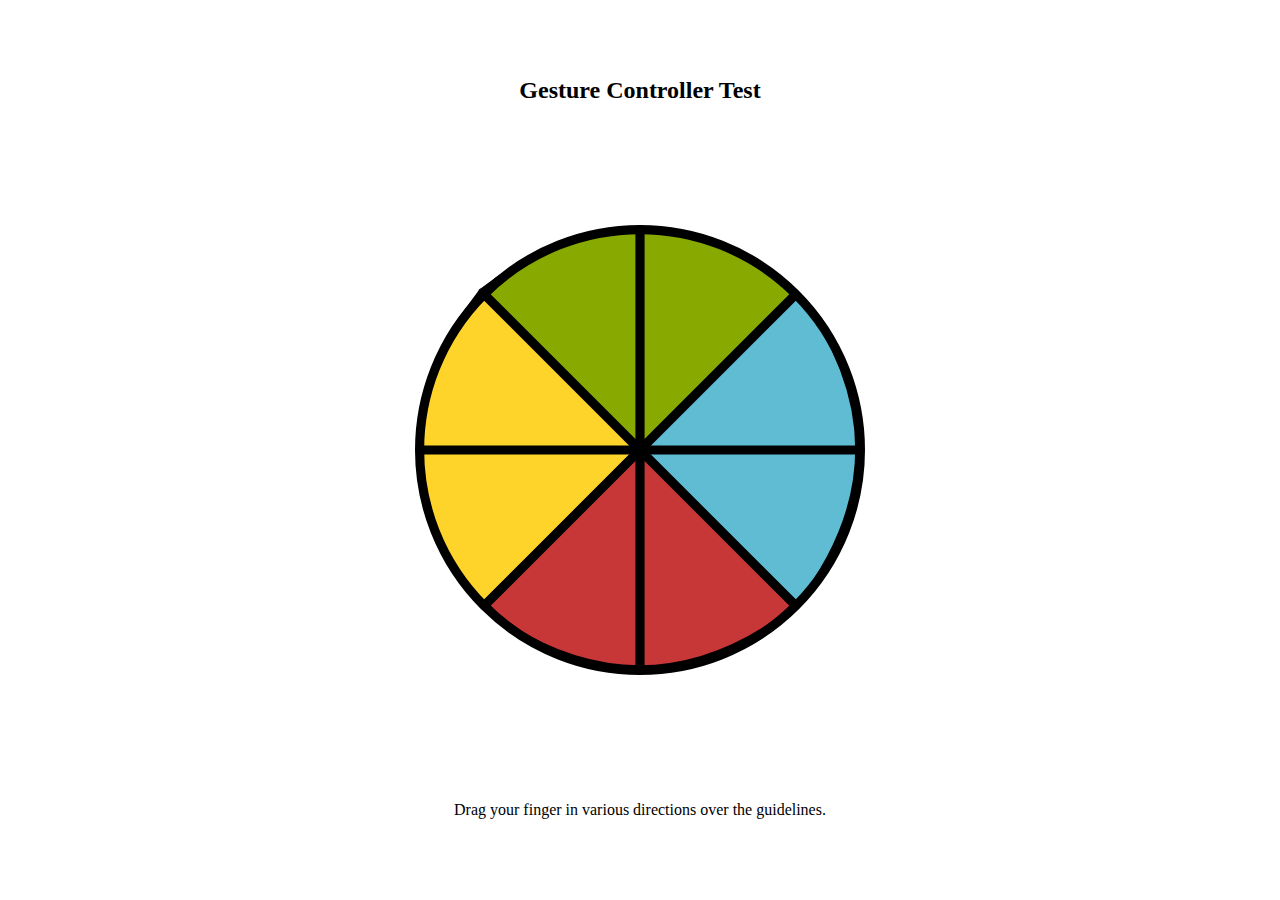
==== test.html @ 56525287 "fix bugs and improve readme" ====
<!DOCTYPE html>
<meta charset="utf-8">
<title> Gesture Controller Test </title>
<meta name="viewport" content="initial-scale=1.0,width=device-width">
<link rel="stylesheet" href="test.css">
<h1> Gesture Controller Test </h1>
<img id="guide" src="guide.svg" alt="directional testing guide">
<p> Drag your finger in various directions over the guidelines. </p>
<script type="module">
  import { GestureController } from './GestureController.js';
  let guide = document.getElementById('guide');
  let g = new GestureController(guide);
  g.on('left', s => alert('swiped left'));
  g.on('right', s => alert('swiped right'));
  g.on('up', s => alert('swiped up'));
  g.on('down', s => alert('swiped down'));
  g.on('tap', s => alert('tapped'));
  g.on('hold', s => alert('held'));
  g.on('move', s => console.log(s));
</script>
---- test.css ----
* { box-sizing: border-box; }

html, body {
  position: absolute; margin: 0;
  top: 0; bottom: 0; left: 0; right: 0;
  overscroll-behavior-y: contain;
}

body {
  display: grid;
  grid-template-columns: 1fr;
  grid-template-rows: 1fr 3fr 1fr;
  align-items: center;
  align-content: center;
  justify-items: center;
}

h1, p {
  margin: 0;
  text-align: center;
}

h1 { font-size: 1.5rem; }
p { margin: 0 1rem; }

#guide {
  height: 50vh;
  width: 50vh;
}
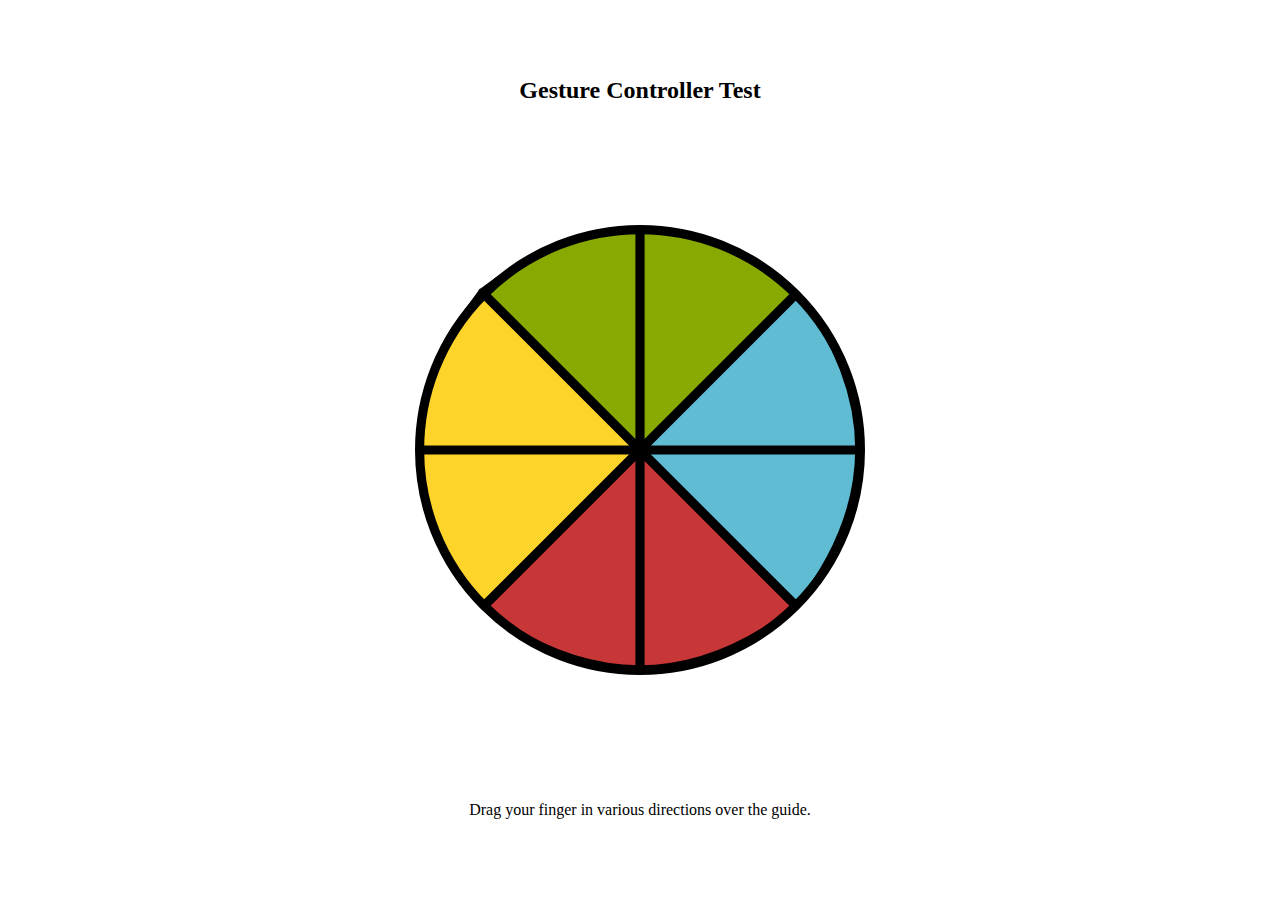
==== commit 0aabdf05: "improve semantics of example and readme" ====
--- a/test.html
+++ b/test.html
@@ -5,16 +5,19 @@
 <link rel="stylesheet" href="test.css">
 <h1> Gesture Controller Test </h1>
 <img id="guide" src="guide.svg" alt="directional testing guide">
-<p> Drag your finger in various directions over the guidelines. </p>
+<p> Drag your finger in various directions over the guide. </p>
 <script type="module">
   import { GestureController } from './GestureController.js';
   let guide = document.getElementById('guide');
-  let g = new GestureController(guide);
-  g.on('left', s => alert('swiped left'));
-  g.on('right', s => alert('swiped right'));
-  g.on('up', s => alert('swiped up'));
-  g.on('down', s => alert('swiped down'));
-  g.on('tap', s => alert('tapped'));
-  g.on('hold', s => alert('held'));
-  g.on('move', s => console.log(s));
+  let gc = new GestureController(guide);
+
+  gc.on('move', details => console.log(details));
+
+  gc.on('left', d => alert('swiped left'));
+  gc.on('right', d => alert('swiped right'));
+  gc.on('up', d => alert('swiped up'));
+  gc.on('down', d => alert('swiped down'));
+
+  gc.on('tap', d => alert('tapped'));
+  gc.on('hold', d => alert('held'));
 </script>
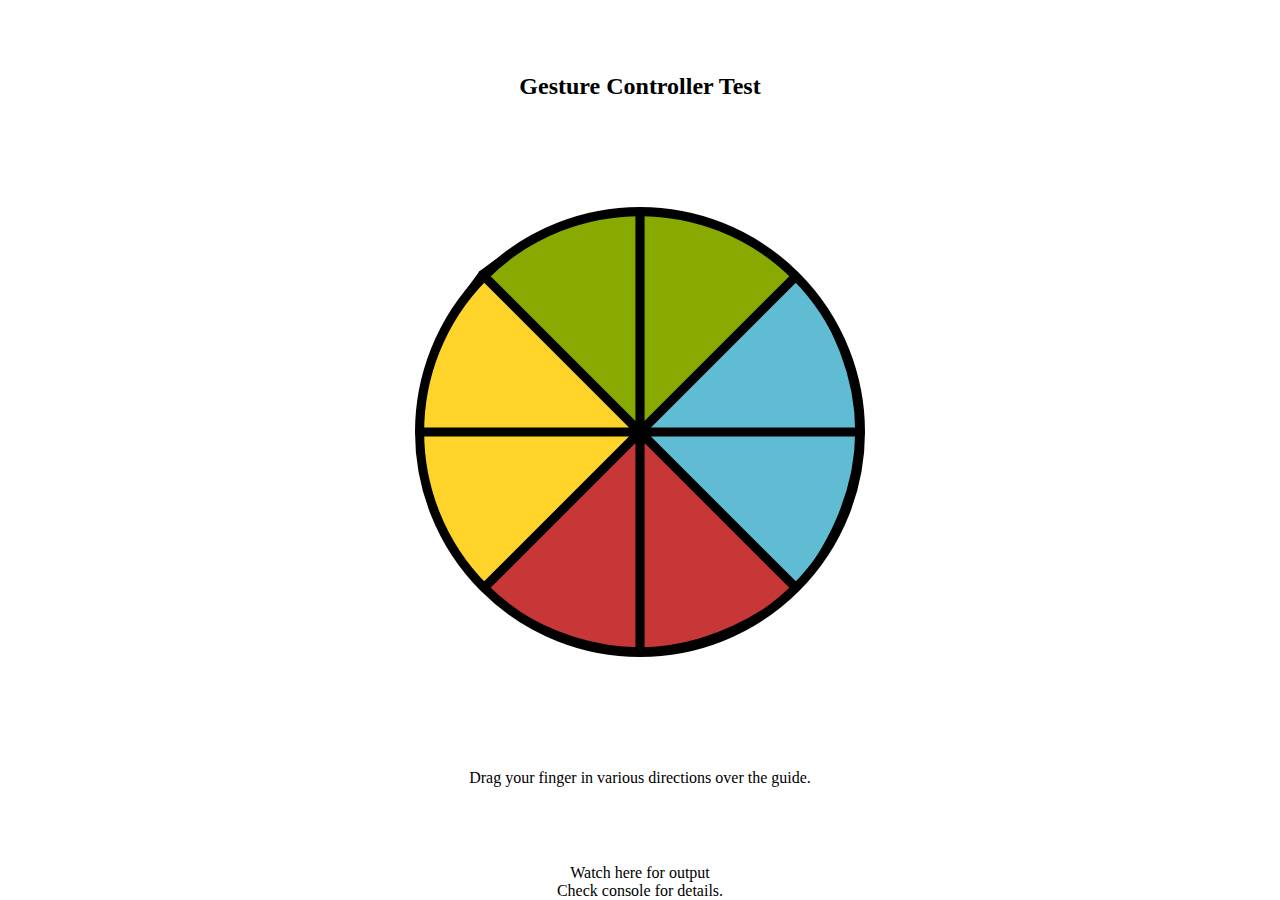
==== commit 8f1ffbe4: "Add hold->release event" ====
--- a/test.html
+++ b/test.html
@@ -6,18 +6,31 @@
 <h1> Gesture Controller Test </h1>
 <img id="guide" src="guide.svg" alt="directional testing guide">
 <p> Drag your finger in various directions over the guide. </p>
+<output> Watch here for output </output>
+<p> Check console for details. </p>
+
 <script type="module">
   import { GestureController } from './GestureController.js';
   let guide = document.getElementById('guide');
   let gc = new GestureController(guide);
+  let output = document.querySelector('output');
+
+  function showNotification(message) {
+    output.textContent = message;
+  }
 
   gc.on('move', details => console.log(details));
+  
+  gc.on('left', d => showNotification('swiped left'));
+  gc.on('right', d => showNotification('swiped right'));
+  gc.on('up', d => showNotification('swiped up'));
+  gc.on('down', d => showNotification('swiped down'));
 
-  gc.on('left', d => alert('swiped left'));
-  gc.on('right', d => alert('swiped right'));
-  gc.on('up', d => alert('swiped up'));
-  gc.on('down', d => alert('swiped down'));
+  gc.on('tap', d => showNotification('tapped'));
+  gc.on('hold', d => showNotification('held'));
+  gc.on('release', d => showNotification('released'));
 
-  gc.on('tap', d => alert('tapped'));
-  gc.on('hold', d => alert('held'));
+  gc.on('wrong', d => showNotification(
+    'nope, check console warnings'
+  ));  
 </script>
